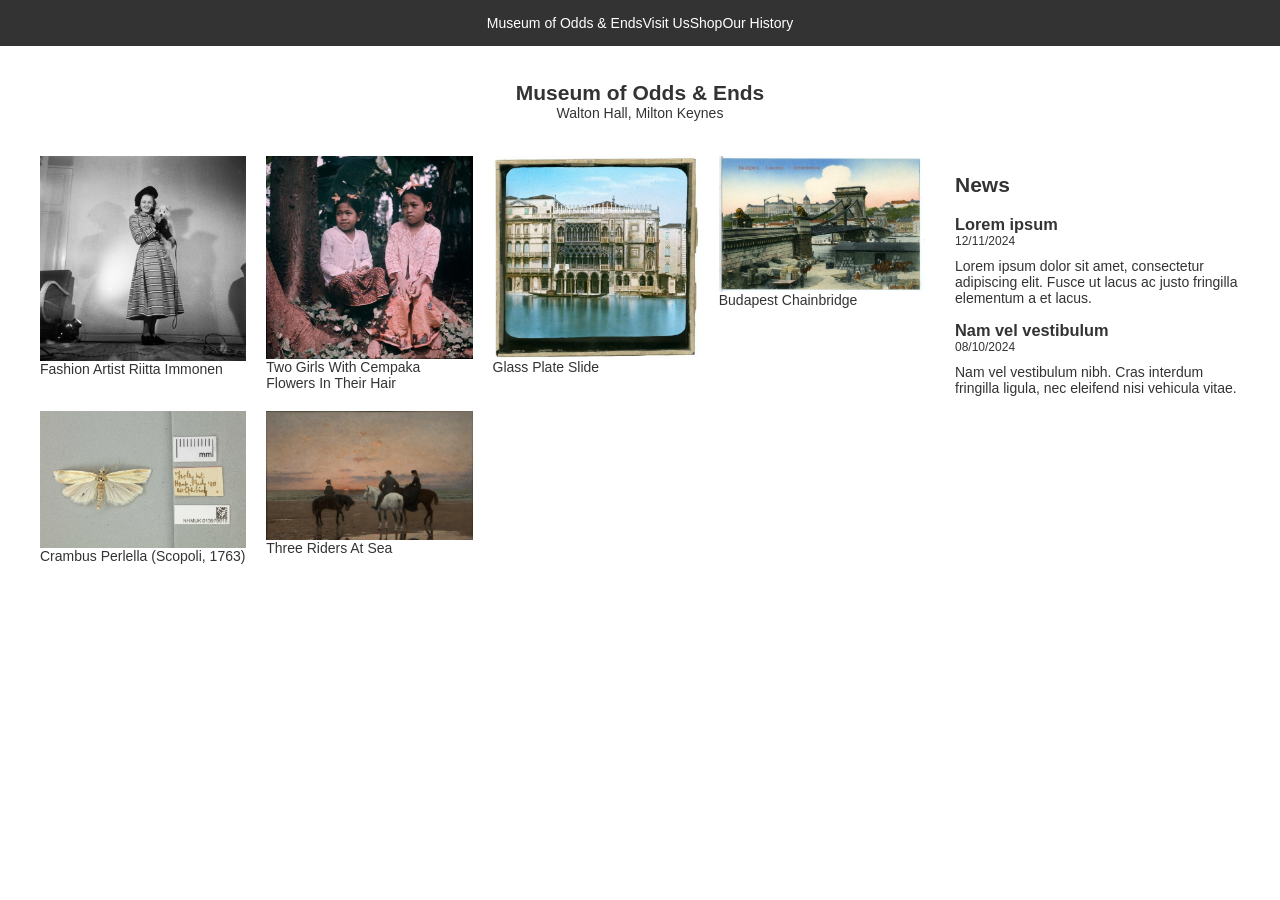
==== index.html @ 0a0fdf21 "Simplify navigation links in index.html" ====
<!DOCTYPE html>
<html lang="en">
<head>
  <meta charset="utf-8"/>
  <title>Walton Hall Museum of Odds & Ends</title>
  <meta name="description" content="Explore the Museum of Odds & Ends at Walton Hall, featuring unique artifacts, historical collections, and fascinating exhibits.">
  <meta name="viewport" content="width=device-width, initial-scale=1.0">
  
  <link rel="stylesheet" href="styles.css"/>
  <link rel="icon" href="favicon.ico">
  <meta name="author" content="Julia Schulz"/>
</head>

<body>

<!-- Skip link -->
<a href="#main-content" class="skip-link">Skip to main content</a>

<!-- Header & Navigation -->
<header>
  <nav class="navigation" aria-label="Main navigation">
    <a href="index.html" role="button">Museum of Odds & Ends</a>
    <a href="placeholder.html" role="button">Visit Us</a>
    <a href="placeholder.html" role="button">Shop</a>
    <a href="placeholder.html" role="button">Our History</a>
  </nav>
</header>

<!-- Page title -->
<section id="page-title">
  <h1>Museum of Odds & Ends</h1>
  <p>Walton Hall, Milton Keynes</p>
</section>

<!-- Main Content -->
<main id="main-content">
  <div class="main-layout">

    <!-- Gallery -->
    <section id="gallery">
      
      <article class="gallery-item">
        <img src="imgs/fashion-artist-riitta-immonen.jpeg"
             alt="Portrait of fashion artist Riitta Immonen"
             loading="lazy">
        <a href="https://www.europeana.eu/en/item/2021009/_49F3124C23DA8F15FB71B05E19A14B0A"
           target="_blank" rel="noopener noreferrer">
           Fashion Artist Riitta Immonen
        </a>
      </article>

      <article class="gallery-item">
        <img src="imgs/two-girls-with-cempaka-flowers-in-their-hair.jpeg"
             alt="Two girls wearing cempaka flowers in their hair"
             loading="lazy">
        <a href="https://www.europeana.eu/en/item/2048221/europeana_fashion_496757"
           target="_blank" rel="noopener noreferrer">
           Two Girls With Cempaka Flowers In Their Hair
        </a>
      </article>

      <article class="gallery-item">
        <img src="imgs/glass-plate-slide.jpeg"
             alt="Historic glass plate photographic slide"
             loading="lazy">
        <a href="https://www.europeana.eu/en/item/9200271/BibliographicResource_3000058904600"
           target="_blank" rel="noopener noreferrer">
           Glass Plate Slide
        </a>
      </article>

      <article class="gallery-item">
        <img src="imgs/budapest-chainbridge.jpeg"
             alt="The Chain Bridge in Budapest spanning the Danube River"
             loading="lazy">
        <a href="https://www.europeana.eu/en/item/440/item_UBMLSJFMKZCDOGRRMBW2UY5RDAL3V4IP"
           target="_blank" rel="noopener noreferrer">
           Budapest Chainbridge
        </a>
      </article>

      <article class="gallery-item">
        <img src="imgs/crambus-perlella.jpeg"
             alt="Specimen of Crambus perlella moth"
             loading="lazy">
        <a href="https://www.europeana.eu/en/item/854/NHMUKXBMNHXEXXNHMUK013979616"
           target="_blank" rel="noopener noreferrer">
           Crambus Perlella (Scopoli, 1763)
        </a>
      </article>

      <article class="gallery-item">
        <img src="imgs/three-riders-at-sea.jpeg"
             alt="Painting of three riders at sea"
             loading="lazy">
        <a href="https://www.europeana.eu/en/item/2064116/Museu_ProvidedCHO_Nationalmuseum__Sweden_18600"
           target="_blank" rel="noopener noreferrer">
           Three Riders At Sea
        </a>
      </article>

    </section>

    <!-- News sidebar -->
    <aside id="news-sidebar">
      <h2>News</h2>

      <article class="news-entry">
        <h3>Lorem ipsum</h3>
        <h4>12/11/2024</h4>
        <p>Lorem ipsum dolor sit amet, consectetur adipiscing elit. Fusce ut lacus ac justo fringilla elementum a et lacus.</p>
      </article>

      <article class="news-entry">
        <h3>Nam vel vestibulum</h3>
        <h4>08/10/2024</h4>
        <p>Nam vel vestibulum nibh. Cras interdum fringilla ligula, nec eleifend nisi vehicula vitae.</p>
      </article>

    </aside>

  </div>
</main>

</body>
</html>
---- styles.css ----
/* General */
body {
  font-size: 14px;
  color: #333;
  font-family: 'Inter', Arial, sans-serif;
  margin: 0;
  max-width: 1200px;
  margin-inline: auto;
  padding: 0 16px;
}

header {
  background-color: #333;
  padding: 15px 0;
  width: 100vw;
  margin-left: calc(50% - 50vw);
}

/* Navigation */
.navigation {
    display: flex;
    justify-content: center;
}

.navigation a {
  display: flex;
  color: #fff;
  text-decoration: none;
}

.navigation a:hover,
.navigation a:focus {
  background-color: #555;
}

/* Page Title */
#page-title {
  text-align: center;
  padding: 20px 0;
}

#page-title h1 {
  margin: 15px 0 0 0;
}

#page-title p {
  margin: 0 0 15px 0;
}

/* Main Layout */
.main-layout {
  display: flex;
  gap: 20px;
}

/* Gallery */
#gallery {
  flex: 3;
  display: grid;
  grid-template-columns: repeat(auto-fit, minmax(200px, 1fr));
  gap: 20px;
}

.gallery-item {
  height: auto;
}

.gallery-item a {
  color: #333;
  text-decoration: none;
}

.gallery-item a:hover,
.gallery-item a:focus {
  text-decoration: underline;
}

/* Images */
img {
  width: 100%;
  height: auto;
  display: block;
}

/* Sidebar */
#news-sidebar {
  flex: 1;
}

#news-sidebar h2 {
  margin-left: 10px;
}

#news-sidebar h3,
#news-sidebar h4 {
  margin: 0;
  padding: 0;
}

#news-sidebar h4 {
  font-weight: normal;
  font-size: 12px;
}

#news-sidebar p {
  margin-top: 10px;
}

.news-entry {
  margin: 0 0 15px 10px;
}

/* Mobile */
@media (max-width: 768px) {
  .main-layout {
    flex-direction: column;
  }

  #news-sidebar {
    order: -1;
  }
}

/* Accessibility: skip link for keyboard navigation */
.skip-link {
  position: absolute;
  top: -40px;
  left: 0;
  background: #000;
  color: #fff;
  padding: 8px;
  z-index: 100;
}

.skip-link:focus {
  top: 0;
}
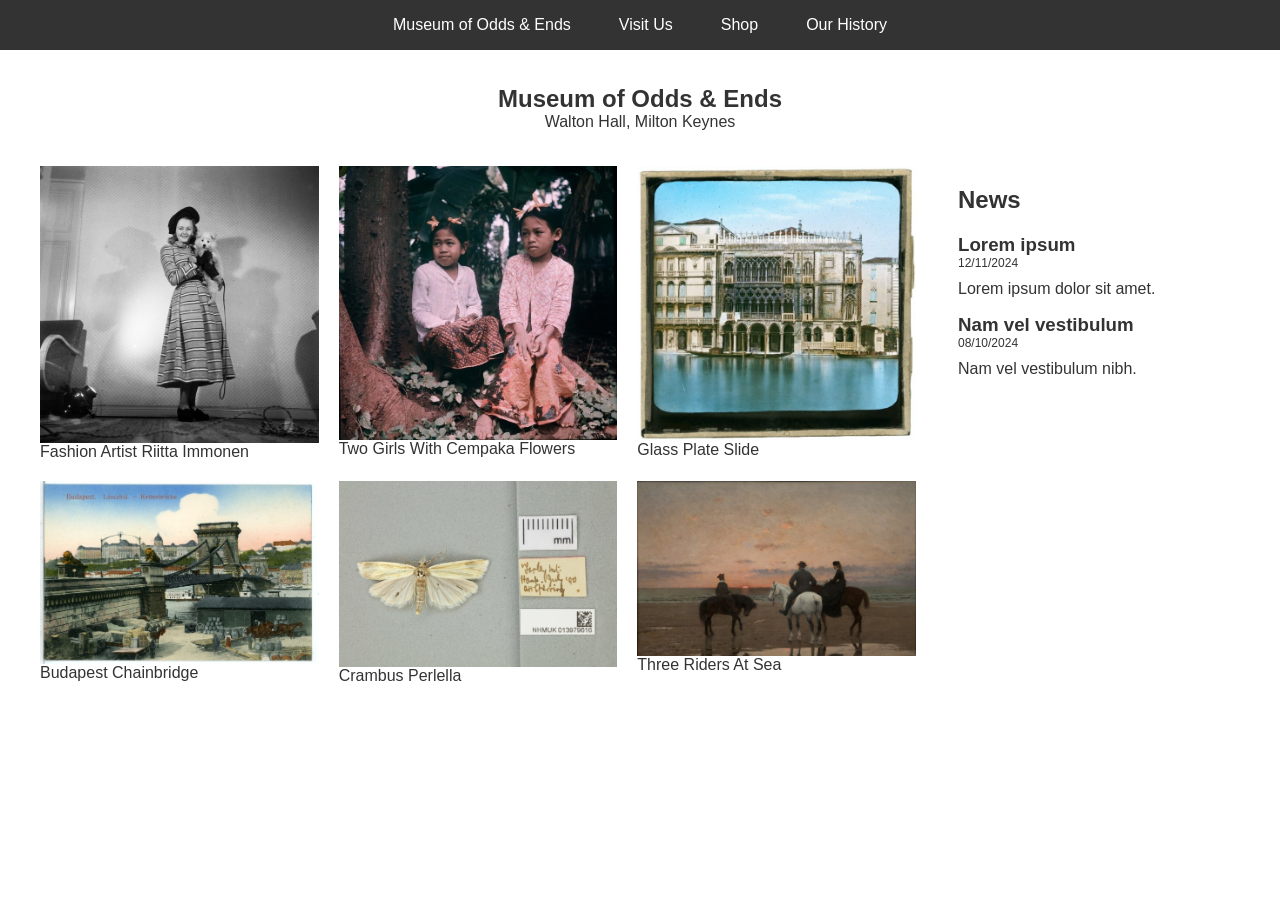
==== commit e1aeb3c1: "Refactor index.html for clarity and updates Shortened the meta description and updated the navigatio" ====
--- a/index.html
+++ b/index.html
@@ -3,118 +3,95 @@
 <head>
   <meta charset="utf-8"/>
   <title>Walton Hall Museum of Odds & Ends</title>
-  <meta name="description" content="Explore the Museum of Odds & Ends at Walton Hall, featuring unique artifacts, historical collections, and fascinating exhibits.">
+  <meta name="description" content="Explore the Museum of Odds & Ends at Walton Hall.">
   <meta name="viewport" content="width=device-width, initial-scale=1.0">
   
   <link rel="stylesheet" href="styles.css"/>
-  <link rel="icon" href="favicon.ico">
-  <meta name="author" content="Julia Schulz"/>
 </head>
 
 <body>
 
-<!-- Skip link -->
 <a href="#main-content" class="skip-link">Skip to main content</a>
 
-<!-- Header & Navigation -->
 <header>
-  <nav class="navigation" aria-label="Main navigation">
-    <a href="index.html" role="button">Museum of Odds & Ends</a>
-    <a href="placeholder.html" role="button">Visit Us</a>
-    <a href="placeholder.html" role="button">Shop</a>
-    <a href="placeholder.html" role="button">Our History</a>
+  <nav class="navigation">
+    <a href="index.html">Museum of Odds & Ends</a>
+    <a href="#">Visit Us</a>
+    <a href="#">Shop</a>
+    <a href="#">Our History</a>
   </nav>
 </header>
 
-<!-- Page title -->
 <section id="page-title">
   <h1>Museum of Odds & Ends</h1>
   <p>Walton Hall, Milton Keynes</p>
 </section>
 
-<!-- Main Content -->
 <main id="main-content">
   <div class="main-layout">
 
-    <!-- Gallery -->
+    <!-- GALLERY -->
     <section id="gallery">
-      
+
+      <!-- ITEM -->
       <article class="gallery-item">
-        <img src="imgs/fashion-artist-riitta-immonen.jpeg"
-             alt="Portrait of fashion artist Riitta Immonen"
-             loading="lazy">
-        <a href="https://www.europeana.eu/en/item/2021009/_49F3124C23DA8F15FB71B05E19A14B0A"
-           target="_blank" rel="noopener noreferrer">
-           Fashion Artist Riitta Immonen
+        <a href="https://www.europeana.eu/en/item/2021009/_49F3124C23DA8F15FB71B05E19A14B0A" target="_blank">
+          <img src="imgs/fashion-artist-riitta-immonen.jpeg" alt="Portrait of fashion artist Riitta Immonen">
+          <div class="overlay"><span>Fashion Artist Riitta Immonen</span></div>
         </a>
       </article>
 
       <article class="gallery-item">
-        <img src="imgs/two-girls-with-cempaka-flowers-in-their-hair.jpeg"
-             alt="Two girls wearing cempaka flowers in their hair"
-             loading="lazy">
-        <a href="https://www.europeana.eu/en/item/2048221/europeana_fashion_496757"
-           target="_blank" rel="noopener noreferrer">
-           Two Girls With Cempaka Flowers In Their Hair
+        <a href="https://www.europeana.eu/en/item/2048221/europeana_fashion_496757" target="_blank">
+          <img src="imgs/two-girls-with-cempaka-flowers-in-their-hair.jpeg" alt="Two girls with flowers">
+          <div class="overlay"><span>Two Girls With Cempaka Flowers</span></div>
         </a>
       </article>
 
       <article class="gallery-item">
-        <img src="imgs/glass-plate-slide.jpeg"
-             alt="Historic glass plate photographic slide"
-             loading="lazy">
-        <a href="https://www.europeana.eu/en/item/9200271/BibliographicResource_3000058904600"
-           target="_blank" rel="noopener noreferrer">
-           Glass Plate Slide
+        <a href="https://www.europeana.eu/en/item/9200271/BibliographicResource_3000058904600" target="_blank">
+          <img src="imgs/glass-plate-slide.jpeg" alt="Glass plate slide">
+          <div class="overlay"><span>Glass Plate Slide</span></div>
         </a>
       </article>
 
       <article class="gallery-item">
-        <img src="imgs/budapest-chainbridge.jpeg"
-             alt="The Chain Bridge in Budapest spanning the Danube River"
-             loading="lazy">
-        <a href="https://www.europeana.eu/en/item/440/item_UBMLSJFMKZCDOGRRMBW2UY5RDAL3V4IP"
-           target="_blank" rel="noopener noreferrer">
-           Budapest Chainbridge
+        <a href="https://www.europeana.eu/en/item/440/item_UBMLSJFMKZCDOGRRMBW2UY5RDAL3V4IP" target="_blank">
+          <img src="imgs/budapest-chainbridge.jpeg" alt="Budapest Chainbridge">
+          <div class="overlay"><span>Budapest Chainbridge</span></div>
         </a>
       </article>
 
       <article class="gallery-item">
-        <img src="imgs/crambus-perlella.jpeg"
-             alt="Specimen of Crambus perlella moth"
-             loading="lazy">
-        <a href="https://www.europeana.eu/en/item/854/NHMUKXBMNHXEXXNHMUK013979616"
-           target="_blank" rel="noopener noreferrer">
-           Crambus Perlella (Scopoli, 1763)
+        <a href="https://www.europeana.eu/en/item/854/NHMUKXBMNHXEXXNHMUK013979616" target="_blank">
+          <img src="imgs/crambus-perlella.jpeg" alt="Crambus perlella moth">
+          <div class="overlay"><span>Crambus Perlella</span></div>
         </a>
       </article>
 
       <article class="gallery-item">
-        <img src="imgs/three-riders-at-sea.jpeg"
-             alt="Painting of three riders at sea"
-             loading="lazy">
-        <a href="https://www.europeana.eu/en/item/2064116/Museu_ProvidedCHO_Nationalmuseum__Sweden_18600"
-           target="_blank" rel="noopener noreferrer">
-           Three Riders At Sea
+        <a href="https://www.europeana.eu/en/item/2064116/Museu_ProvidedCHO_Nationalmuseum__Sweden_18600" target="_blank">
+          <img src="imgs/three-riders-at-sea.jpeg" alt="Three riders at sea">
+          <div class="overlay"><span>Three Riders At Sea</span></div>
         </a>
       </article>
 
     </section>
 
-    <!-- News sidebar -->
+    <!-- SIDEBAR -->
     <aside id="news-sidebar">
       <h2>News</h2>
 
       <article class="news-entry">
         <h3>Lorem ipsum</h3>
         <h4>12/11/2024</h4>
-        <p>Lorem ipsum dolor sit amet, consectetur adipiscing elit. Fusce ut lacus ac justo fringilla elementum a et lacus.</p>
+        <p>Lorem ipsum dolor sit amet.</p>
       </article>
 
       <article class="news-entry">
         <h3>Nam vel vestibulum</h3>
         <h4>08/10/2024</h4>
-        <p>Nam vel vestibulum nibh. Cras interdum fringilla ligula, nec eleifend nisi vehicula vitae.</p>
+        <p>Nam vel vestibulum nibh.</p>
       </article>
 
     </aside>
--- a/styles.css
+++ b/styles.css
@@ -1,30 +1,29 @@
 /* General */
 body {
-  font-size: 14px;
+  font-size: 1rem;
   color: #333;
   font-family: 'Inter', Arial, sans-serif;
+  padding: 0;
   margin: 0;
-  max-width: 1200px;
-  margin-inline: auto;
-  padding: 0 16px;
 }
 
+/* Header */
 header {
   background-color: #333;
-  padding: 15px 0;
-  width: 100vw;
-  margin-left: calc(50% - 50vw);
+  padding: 0;
+  text-align: center;
+  position: relative;
 }
 
 /* Navigation */
 .navigation {
-    display: flex;
-    justify-content: center;
+  display: flex;
+  justify-content: center;
 }
 
 .navigation a {
-  display: flex;
   color: #fff;
+  padding: 1rem 1.5rem;
   text-decoration: none;
 }
 
@@ -36,7 +35,7 @@
 /* Page Title */
 #page-title {
   text-align: center;
-  padding: 20px 0;
+  padding: 1.25rem 0;
 }
 
 #page-title h1 {
@@ -47,20 +46,26 @@
   margin: 0 0 15px 0;
 }
 
-/* Main Layout */
+/* MAIN LAYOUT */
 .main-layout {
   display: flex;
-  gap: 20px;
+  gap: 2rem;
+  max-width: 1200px;
+  margin: 0 auto;
+  padding: 0 1.5rem;
+  align-items: flex-start;
 }
 
-/* Gallery */
+/* GALLERY */
 #gallery {
   flex: 3;
   display: grid;
-  grid-template-columns: repeat(auto-fit, minmax(200px, 1fr));
-  gap: 20px;
+  grid-template-columns: repeat(3, 1fr);
+  gap: 1.25rem;
+  min-width: 0;
 }
 
+/* Gallery items */
 .gallery-item {
   height: auto;
 }
@@ -82,9 +87,10 @@
   display: block;
 }
 
-/* Sidebar */
+/* SIDEBAR */
 #news-sidebar {
   flex: 1;
+  min-width: 250px;
 }
 
 #news-sidebar h2 {
@@ -110,18 +116,29 @@
   margin: 0 0 15px 10px;
 }
 
-/* Mobile */
+/* TABLET */
+@media (max-width: 1024px) {
+  #gallery {
+    grid-template-columns: repeat(2, 1fr);
+  }
+}
+
+/* MOBILE */
 @media (max-width: 768px) {
   .main-layout {
     flex-direction: column;
   }
 
+  #gallery {
+    grid-template-columns: 1fr;
+  }
+
   #news-sidebar {
-    order: -1;
+    order: 2;
   }
 }
 
-/* Accessibility: skip link for keyboard navigation */
+/* Accessibility: skip link */
 .skip-link {
   position: absolute;
   top: -40px;
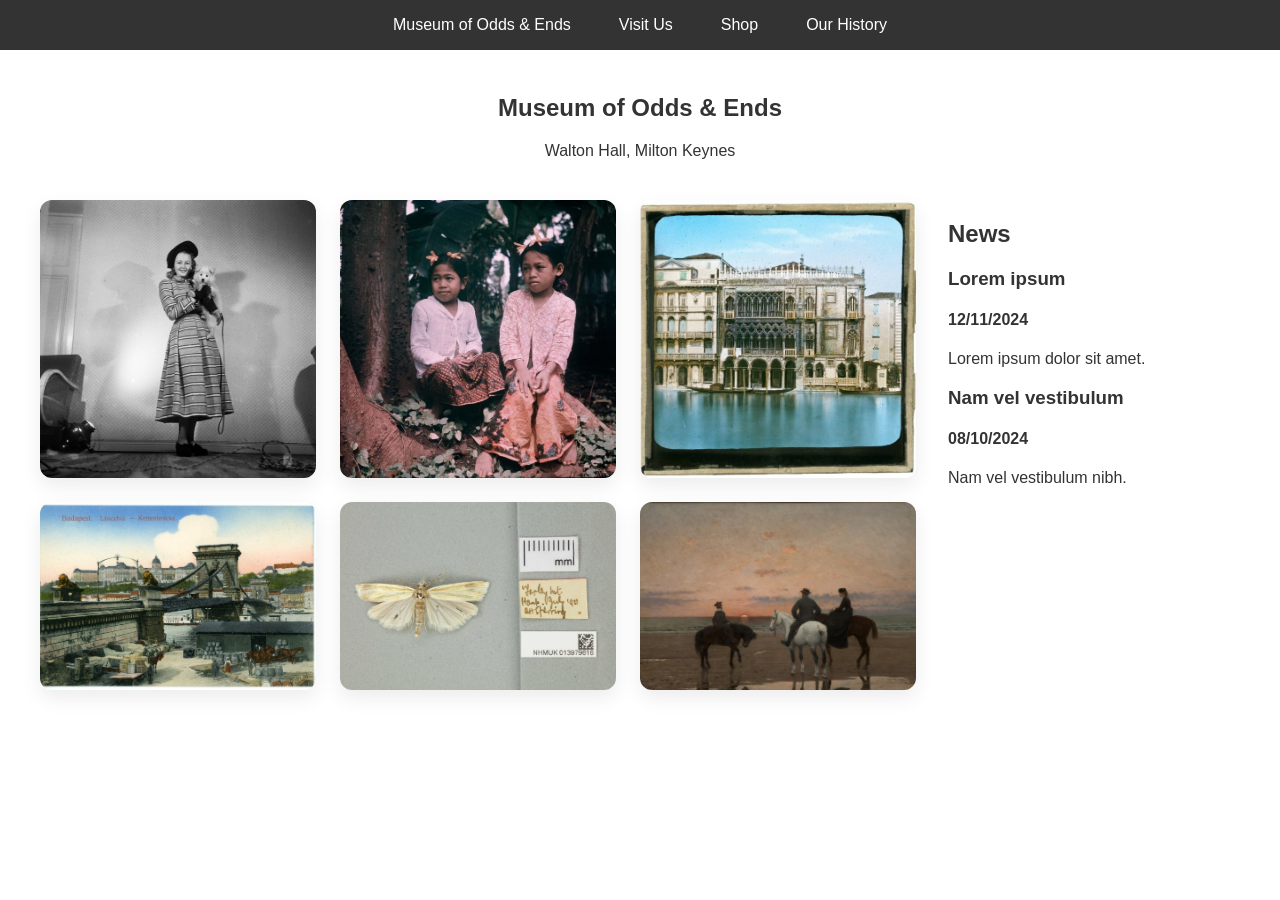
==== commit 47a4cae7: "Update navigation links to point to placeholder.html" ====
--- a/index.html
+++ b/index.html
@@ -16,9 +16,9 @@
 <header>
   <nav class="navigation">
     <a href="index.html">Museum of Odds & Ends</a>
-    <a href="#">Visit Us</a>
-    <a href="#">Shop</a>
-    <a href="#">Our History</a>
+    <a href="placeholder.html">Visit Us</a>
+    <a href="placeholder.html">Shop</a>
+    <a href="placeholder.html">Our History</a>
   </nav>
 </header>
 
--- a/styles.css
+++ b/styles.css
@@ -1,129 +1,117 @@
-/* General */
+/* ===== GENERAL ===== */
 body {
-  font-size: 1rem;
+  font-family: 'Inter', Arial, sans-serif;
+  margin: 0;
   color: #333;
-  font-family: 'Inter', Arial, sans-serif;
-  padding: 0;
-  margin: 0;
 }
 
-/* Header */
+/* HEADER */
 header {
-  background-color: #333;
-  padding: 0;
-  text-align: center;
-  position: relative;
+  background: #333;
 }
 
-/* Navigation */
 .navigation {
   display: flex;
   justify-content: center;
 }
 
 .navigation a {
-  color: #fff;
+  color: white;
   padding: 1rem 1.5rem;
   text-decoration: none;
+  transition: background 0.3s;
 }
 
-.navigation a:hover,
-.navigation a:focus {
-  background-color: #555;
+.navigation a:hover {
+  background: #555;
 }
 
-/* Page Title */
+/* TITLE */
 #page-title {
   text-align: center;
-  padding: 1.25rem 0;
+  padding: 1.5rem 0;
 }
 
-#page-title h1 {
-  margin: 15px 0 0 0;
-}
-
-#page-title p {
-  margin: 0 0 15px 0;
-}
-
-/* MAIN LAYOUT */
+/* LAYOUT */
 .main-layout {
   display: flex;
   gap: 2rem;
   max-width: 1200px;
-  margin: 0 auto;
+  margin: auto;
   padding: 0 1.5rem;
-  align-items: flex-start;
 }
 
-/* GALLERY */
+/* ===== GALLERY ===== */
 #gallery {
   flex: 3;
   display: grid;
   grid-template-columns: repeat(3, 1fr);
-  gap: 1.25rem;
-  min-width: 0;
+  gap: 1.5rem;
 }
 
-/* Gallery items */
+/* CARD */
 .gallery-item {
-  height: auto;
+  position: relative;
+  overflow: hidden;
+  border-radius: 12px;
+  box-shadow: 0 8px 20px rgba(0,0,0,0.08);
+  transition: transform 0.3s ease, box-shadow 0.3s ease;
 }
 
-.gallery-item a {
-  color: #333;
-  text-decoration: none;
+/* LIFT EFFECT */
+.gallery-item:hover {
+  transform: translateY(-6px);
+  box-shadow: 0 14px 30px rgba(0,0,0,0.15);
 }
 
-.gallery-item a:hover,
-.gallery-item a:focus {
-  text-decoration: underline;
+/* IMAGE */
+.gallery-item img {
+  width: 100%;
+  height: 100%;
+  object-fit: cover;
+  transition: transform 0.4s ease, filter 0.4s ease;
 }
 
-/* Images */
-img {
+/* OVERLAY */
+.overlay {
+  position: absolute;
+  bottom: 0;
   width: 100%;
-  height: auto;
-  display: block;
+  padding: 1rem;
+  color: white;
+  background: linear-gradient(to top, rgba(0,0,0,0.7), transparent);
+  opacity: 0;
+  transform: translateY(20px);
+  transition: 0.3s ease;
 }
 
-/* SIDEBAR */
+/* HOVER EFFECT */
+.gallery-item:hover img {
+  transform: scale(1.08);
+  filter: brightness(0.8);
+}
+
+.gallery-item:hover .overlay {
+  opacity: 1;
+  transform: translateY(0);
+}
+
+/* ===== SIDEBAR ===== */
 #news-sidebar {
   flex: 1;
-  min-width: 250px;
-}
-
-#news-sidebar h2 {
-  margin-left: 10px;
-}
-
-#news-sidebar h3,
-#news-sidebar h4 {
-  margin: 0;
-  padding: 0;
-}
-
-#news-sidebar h4 {
-  font-weight: normal;
-  font-size: 12px;
-}
-
-#news-sidebar p {
-  margin-top: 10px;
 }
 
 .news-entry {
-  margin: 0 0 15px 10px;
+  margin-bottom: 1rem;
 }
 
-/* TABLET */
+/* ===== RESPONSIVE ===== */
 @media (max-width: 1024px) {
   #gallery {
     grid-template-columns: repeat(2, 1fr);
   }
 }
 
-/* MOBILE */
 @media (max-width: 768px) {
   .main-layout {
     flex-direction: column;
@@ -132,21 +120,15 @@
   #gallery {
     grid-template-columns: 1fr;
   }
-
-  #news-sidebar {
-    order: 2;
-  }
 }
 
-/* Accessibility: skip link */
+/* ===== SKIP LINK ===== */
 .skip-link {
   position: absolute;
   top: -40px;
-  left: 0;
-  background: #000;
-  color: #fff;
+  background: black;
+  color: white;
   padding: 8px;
-  z-index: 100;
 }
 
 .skip-link:focus {
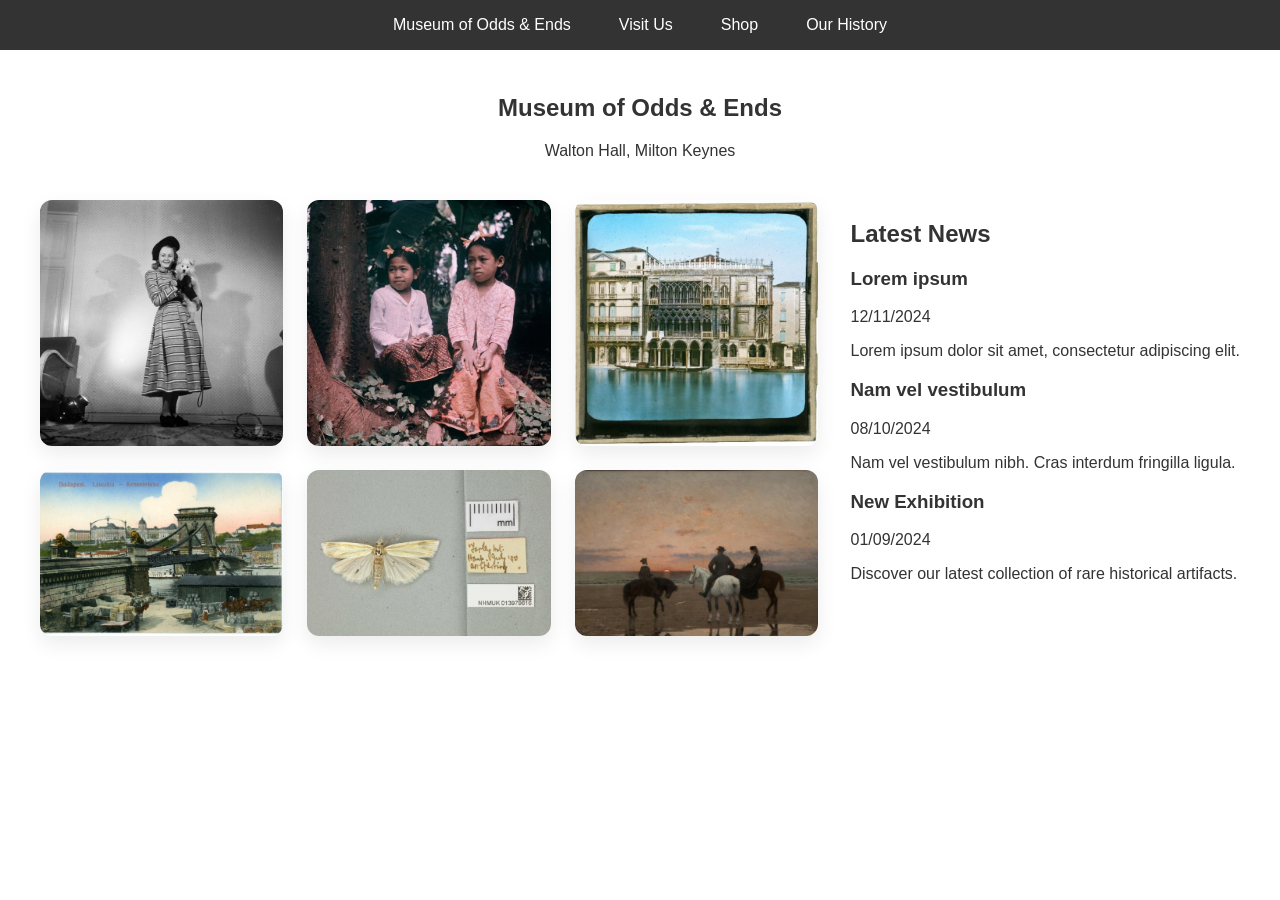
==== commit 90712d9b: "Refactor index.html with new structure and content Updated the HTML structure and content, including" ====
--- a/index.html
+++ b/index.html
@@ -3,9 +3,7 @@
 <head>
   <meta charset="utf-8"/>
   <title>Walton Hall Museum of Odds & Ends</title>
-  <meta name="description" content="Explore the Museum of Odds & Ends at Walton Hall.">
   <meta name="viewport" content="width=device-width, initial-scale=1.0">
-  
   <link rel="stylesheet" href="styles.css"/>
 </head>
 
@@ -15,10 +13,10 @@
 
 <header>
   <nav class="navigation">
-    <a href="index.html">Museum of Odds & Ends</a>
-    <a href="placeholder.html">Visit Us</a>
-    <a href="placeholder.html">Shop</a>
-    <a href="placeholder.html">Our History</a>
+    <a href="#">Museum of Odds & Ends</a>
+    <a href="#">Visit Us</a>
+    <a href="#">Shop</a>
+    <a href="#">Our History</a>
   </nav>
 </header>
 
@@ -30,47 +28,46 @@
 <main id="main-content">
   <div class="main-layout">
 
-    <!-- GALLERY -->
+    <!-- ===== GALLERY ===== -->
     <section id="gallery">
 
-      <!-- ITEM -->
       <article class="gallery-item">
-        <a href="https://www.europeana.eu/en/item/2021009/_49F3124C23DA8F15FB71B05E19A14B0A" target="_blank">
-          <img src="imgs/fashion-artist-riitta-immonen.jpeg" alt="Portrait of fashion artist Riitta Immonen">
+        <a href="#">
+          <img src="imgs/fashion-artist-riitta-immonen.jpeg" alt="Portrait of Riitta Immonen">
           <div class="overlay"><span>Fashion Artist Riitta Immonen</span></div>
         </a>
       </article>
 
       <article class="gallery-item">
-        <a href="https://www.europeana.eu/en/item/2048221/europeana_fashion_496757" target="_blank">
+        <a href="#">
           <img src="imgs/two-girls-with-cempaka-flowers-in-their-hair.jpeg" alt="Two girls with flowers">
           <div class="overlay"><span>Two Girls With Cempaka Flowers</span></div>
         </a>
       </article>
 
       <article class="gallery-item">
-        <a href="https://www.europeana.eu/en/item/9200271/BibliographicResource_3000058904600" target="_blank">
+        <a href="#">
           <img src="imgs/glass-plate-slide.jpeg" alt="Glass plate slide">
           <div class="overlay"><span>Glass Plate Slide</span></div>
         </a>
       </article>
 
       <article class="gallery-item">
-        <a href="https://www.europeana.eu/en/item/440/item_UBMLSJFMKZCDOGRRMBW2UY5RDAL3V4IP" target="_blank">
+        <a href="#">
           <img src="imgs/budapest-chainbridge.jpeg" alt="Budapest Chainbridge">
           <div class="overlay"><span>Budapest Chainbridge</span></div>
         </a>
       </article>
 
       <article class="gallery-item">
-        <a href="https://www.europeana.eu/en/item/854/NHMUKXBMNHXEXXNHMUK013979616" target="_blank">
+        <a href="#">
           <img src="imgs/crambus-perlella.jpeg" alt="Crambus perlella moth">
           <div class="overlay"><span>Crambus Perlella</span></div>
         </a>
       </article>
 
       <article class="gallery-item">
-        <a href="https://www.europeana.eu/en/item/2064116/Museu_ProvidedCHO_Nationalmuseum__Sweden_18600" target="_blank">
+        <a href="#">
           <img src="imgs/three-riders-at-sea.jpeg" alt="Three riders at sea">
           <div class="overlay"><span>Three Riders At Sea</span></div>
         </a>
@@ -78,23 +75,32 @@
 
     </section>
 
-    <!-- SIDEBAR -->
-    <aside id="news-sidebar">
-      <h2>News</h2>
+    <!-- ===== NEWS SECTION ===== -->
+    <section id="news-section">
+      <h2>Latest News</h2>
 
-      <article class="news-entry">
-        <h3>Lorem ipsum</h3>
-        <h4>12/11/2024</h4>
-        <p>Lorem ipsum dolor sit amet.</p>
-      </article>
+      <div class="news-grid">
 
-      <article class="news-entry">
-        <h3>Nam vel vestibulum</h3>
-        <h4>08/10/2024</h4>
-        <p>Nam vel vestibulum nibh.</p>
-      </article>
+        <article class="news-card">
+          <h3>Lorem ipsum</h3>
+          <span class="date">12/11/2024</span>
+          <p>Lorem ipsum dolor sit amet, consectetur adipiscing elit.</p>
+        </article>
 
-    </aside>
+        <article class="news-card">
+          <h3>Nam vel vestibulum</h3>
+          <span class="date">08/10/2024</span>
+          <p>Nam vel vestibulum nibh. Cras interdum fringilla ligula.</p>
+        </article>
+
+        <article class="news-card">
+          <h3>New Exhibition</h3>
+          <span class="date">01/09/2024</span>
+          <p>Discover our latest collection of rare historical artifacts.</p>
+        </article>
+
+      </div>
+    </section>
 
   </div>
 </main>
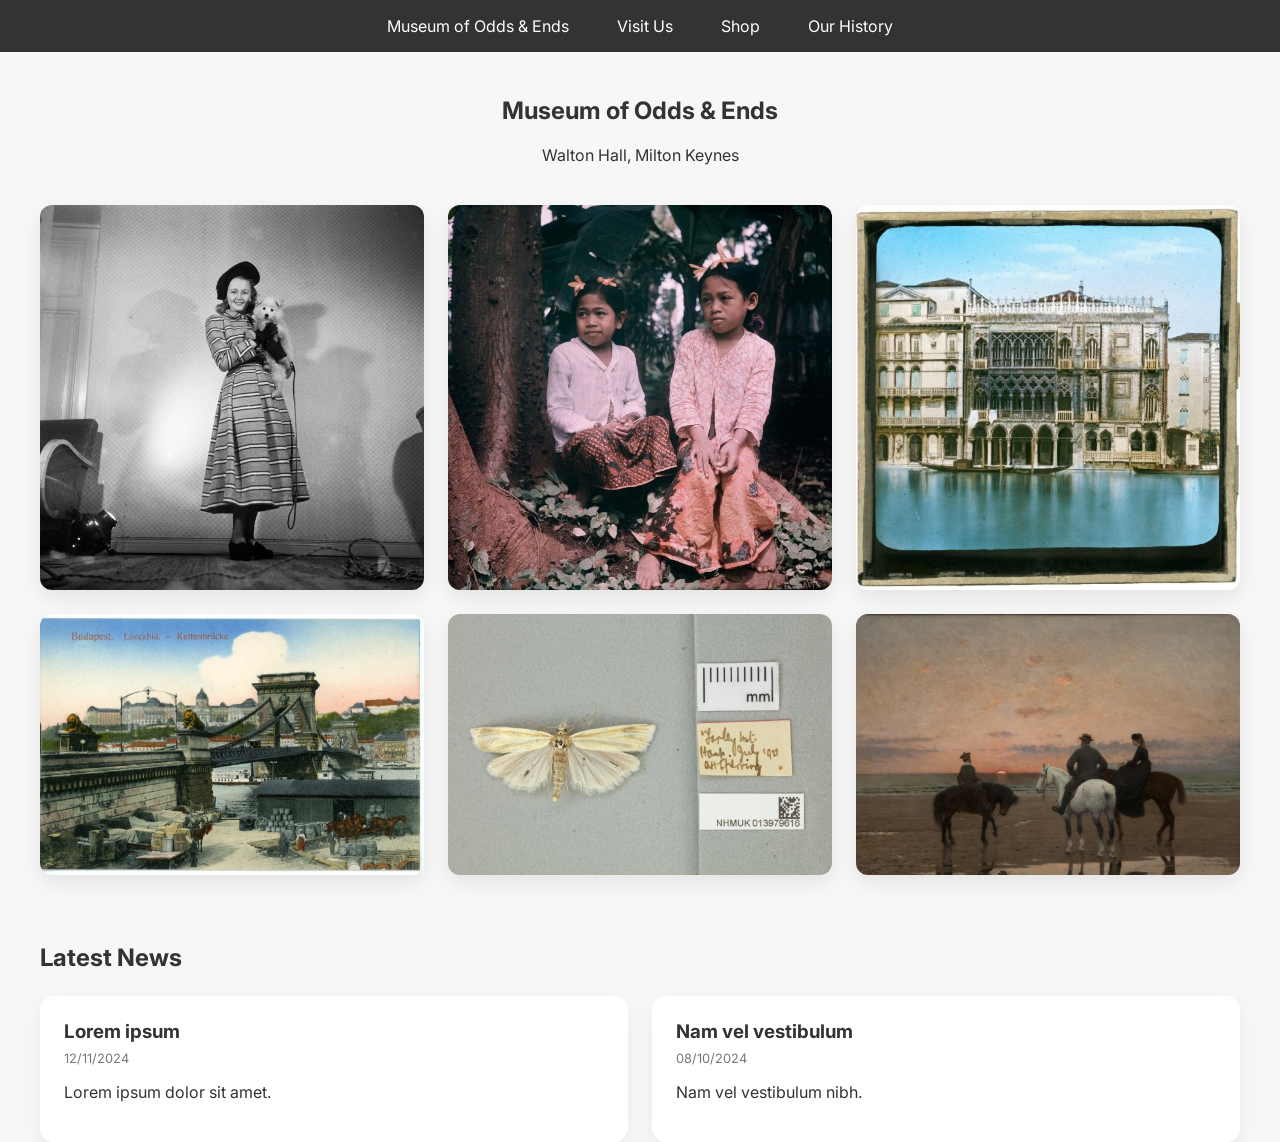
==== commit 6fe3b8fd: "Improve accessibility and clean up comments in index.html Updated image alt attributes for accessibi" ====
--- a/index.html
+++ b/index.html
@@ -4,6 +4,8 @@
   <meta charset="utf-8"/>
   <title>Walton Hall Museum of Odds & Ends</title>
   <meta name="viewport" content="width=device-width, initial-scale=1.0">
+
+  <link href="https://fonts.googleapis.com/css2?family=Inter:wght@400;500;600&display=swap" rel="stylesheet">
   <link rel="stylesheet" href="styles.css"/>
 </head>
 
@@ -13,10 +15,10 @@
 
 <header>
   <nav class="navigation">
-    <a href="#">Museum of Odds & Ends</a>
-    <a href="#">Visit Us</a>
-    <a href="#">Shop</a>
-    <a href="#">Our History</a>
+    <a href="index.html" class="logo">Museum of Odds & Ends</a>
+    <a href="placeholder.html" class="nav-link active">Visit Us</a>
+    <a href="placeholder.html" class="nav-link">Shop</a>
+    <a href="placeholder.html" class="nav-link">Our History</a>
   </nav>
 </header>
 
@@ -28,77 +30,69 @@
 <main id="main-content">
   <div class="main-layout">
 
-    <!-- ===== GALLERY ===== -->
+    <!-- GALLERY -->
     <section id="gallery">
 
       <article class="gallery-item">
         <a href="#">
-          <img src="imgs/fashion-artist-riitta-immonen.jpeg" alt="Portrait of Riitta Immonen">
+          <img src="imgs/fashion-artist-riitta-immonen.jpeg" alt="">
           <div class="overlay"><span>Fashion Artist Riitta Immonen</span></div>
         </a>
       </article>
 
       <article class="gallery-item">
         <a href="#">
-          <img src="imgs/two-girls-with-cempaka-flowers-in-their-hair.jpeg" alt="Two girls with flowers">
-          <div class="overlay"><span>Two Girls With Cempaka Flowers</span></div>
+          <img src="imgs/two-girls-with-cempaka-flowers-in-their-hair.jpeg" alt="">
+          <div class="overlay"><span>Two Girls With Flowers</span></div>
         </a>
       </article>
 
       <article class="gallery-item">
         <a href="#">
-          <img src="imgs/glass-plate-slide.jpeg" alt="Glass plate slide">
+          <img src="imgs/glass-plate-slide.jpeg" alt="">
           <div class="overlay"><span>Glass Plate Slide</span></div>
         </a>
       </article>
 
       <article class="gallery-item">
         <a href="#">
-          <img src="imgs/budapest-chainbridge.jpeg" alt="Budapest Chainbridge">
+          <img src="imgs/budapest-chainbridge.jpeg" alt="">
           <div class="overlay"><span>Budapest Chainbridge</span></div>
         </a>
       </article>
 
       <article class="gallery-item">
         <a href="#">
-          <img src="imgs/crambus-perlella.jpeg" alt="Crambus perlella moth">
+          <img src="imgs/crambus-perlella.jpeg" alt="">
           <div class="overlay"><span>Crambus Perlella</span></div>
         </a>
       </article>
 
       <article class="gallery-item">
         <a href="#">
-          <img src="imgs/three-riders-at-sea.jpeg" alt="Three riders at sea">
+          <img src="imgs/three-riders-at-sea.jpeg" alt="">
           <div class="overlay"><span>Three Riders At Sea</span></div>
         </a>
       </article>
 
     </section>
 
-    <!-- ===== NEWS SECTION ===== -->
+    <!-- NEWS -->
     <section id="news-section">
       <h2>Latest News</h2>
 
       <div class="news-grid">
-
         <article class="news-card">
           <h3>Lorem ipsum</h3>
           <span class="date">12/11/2024</span>
-          <p>Lorem ipsum dolor sit amet, consectetur adipiscing elit.</p>
+          <p>Lorem ipsum dolor sit amet.</p>
         </article>
 
         <article class="news-card">
           <h3>Nam vel vestibulum</h3>
           <span class="date">08/10/2024</span>
-          <p>Nam vel vestibulum nibh. Cras interdum fringilla ligula.</p>
+          <p>Nam vel vestibulum nibh.</p>
         </article>
-
-        <article class="news-card">
-          <h3>New Exhibition</h3>
-          <span class="date">01/09/2024</span>
-          <p>Discover our latest collection of rare historical artifacts.</p>
-        </article>
-
       </div>
     </section>
 
--- a/styles.css
+++ b/styles.css
@@ -3,6 +3,7 @@
   font-family: 'Inter', Arial, sans-serif;
   margin: 0;
   color: #333;
+  background: #f7f7f7;
 }
 
 /* HEADER */
@@ -35,7 +36,8 @@
 /* LAYOUT */
 .main-layout {
   display: flex;
-  gap: 2rem;
+  flex-direction: column;
+  gap: 3rem;
   max-width: 1200px;
   margin: auto;
   padding: 0 1.5rem;
@@ -43,7 +45,6 @@
 
 /* ===== GALLERY ===== */
 #gallery {
-  flex: 3;
   display: grid;
   grid-template-columns: repeat(3, 1fr);
   gap: 1.5rem;
@@ -58,7 +59,6 @@
   transition: transform 0.3s ease, box-shadow 0.3s ease;
 }
 
-/* LIFT EFFECT */
 .gallery-item:hover {
   transform: translateY(-6px);
   box-shadow: 0 14px 30px rgba(0,0,0,0.15);
@@ -85,7 +85,6 @@
   transition: 0.3s ease;
 }
 
-/* HOVER EFFECT */
 .gallery-item:hover img {
   transform: scale(1.08);
   filter: brightness(0.8);
@@ -96,13 +95,62 @@
   transform: translateY(0);
 }
 
-/* ===== SIDEBAR ===== */
-#news-sidebar {
-  flex: 1;
+/* ===== NEWS ===== */
+#news-section h2 {
+  margin-bottom: 1.5rem;
 }
 
-.news-entry {
-  margin-bottom: 1rem;
+/* GRID */
+.news-grid {
+  display: grid;
+  grid-template-columns: repeat(auto-fit, minmax(250px, 1fr));
+  gap: 1.5rem;
+}
+
+/* CARD */
+.news-card {
+  background: white;
+  padding: 1.5rem;
+  border-radius: 14px;
+  box-shadow: 0 8px 20px rgba(0,0,0,0.06);
+  transition: transform 0.25s ease, box-shadow 0.25s ease;
+  position: relative;
+  overflow: hidden;
+}
+
+.news-card:hover {
+  transform: translateY(-6px);
+  box-shadow: 0 16px 35px rgba(0,0,0,0.12);
+}
+
+/* TITLE */
+.news-card h3 {
+  margin: 0 0 0.5rem;
+}
+
+/* DATE */
+.news-card .date {
+  font-size: 0.8rem;
+  color: #777;
+  display: block;
+  margin-bottom: 0.8rem;
+}
+
+/* TOP ACCENT */
+.news-card::before {
+  content: '';
+  position: absolute;
+  top: 0;
+  left: 0;
+  height: 4px;
+  width: 100%;
+  background: linear-gradient(90deg, #333, #777);
+  opacity: 0;
+  transition: opacity 0.3s;
+}
+
+.news-card:hover::before {
+  opacity: 1;
 }
 
 /* ===== RESPONSIVE ===== */
@@ -113,16 +161,12 @@
 }
 
 @media (max-width: 768px) {
-  .main-layout {
-    flex-direction: column;
-  }
-
   #gallery {
     grid-template-columns: 1fr;
   }
 }
 
-/* ===== SKIP LINK ===== */
+/* SKIP LINK */
 .skip-link {
   position: absolute;
   top: -40px;
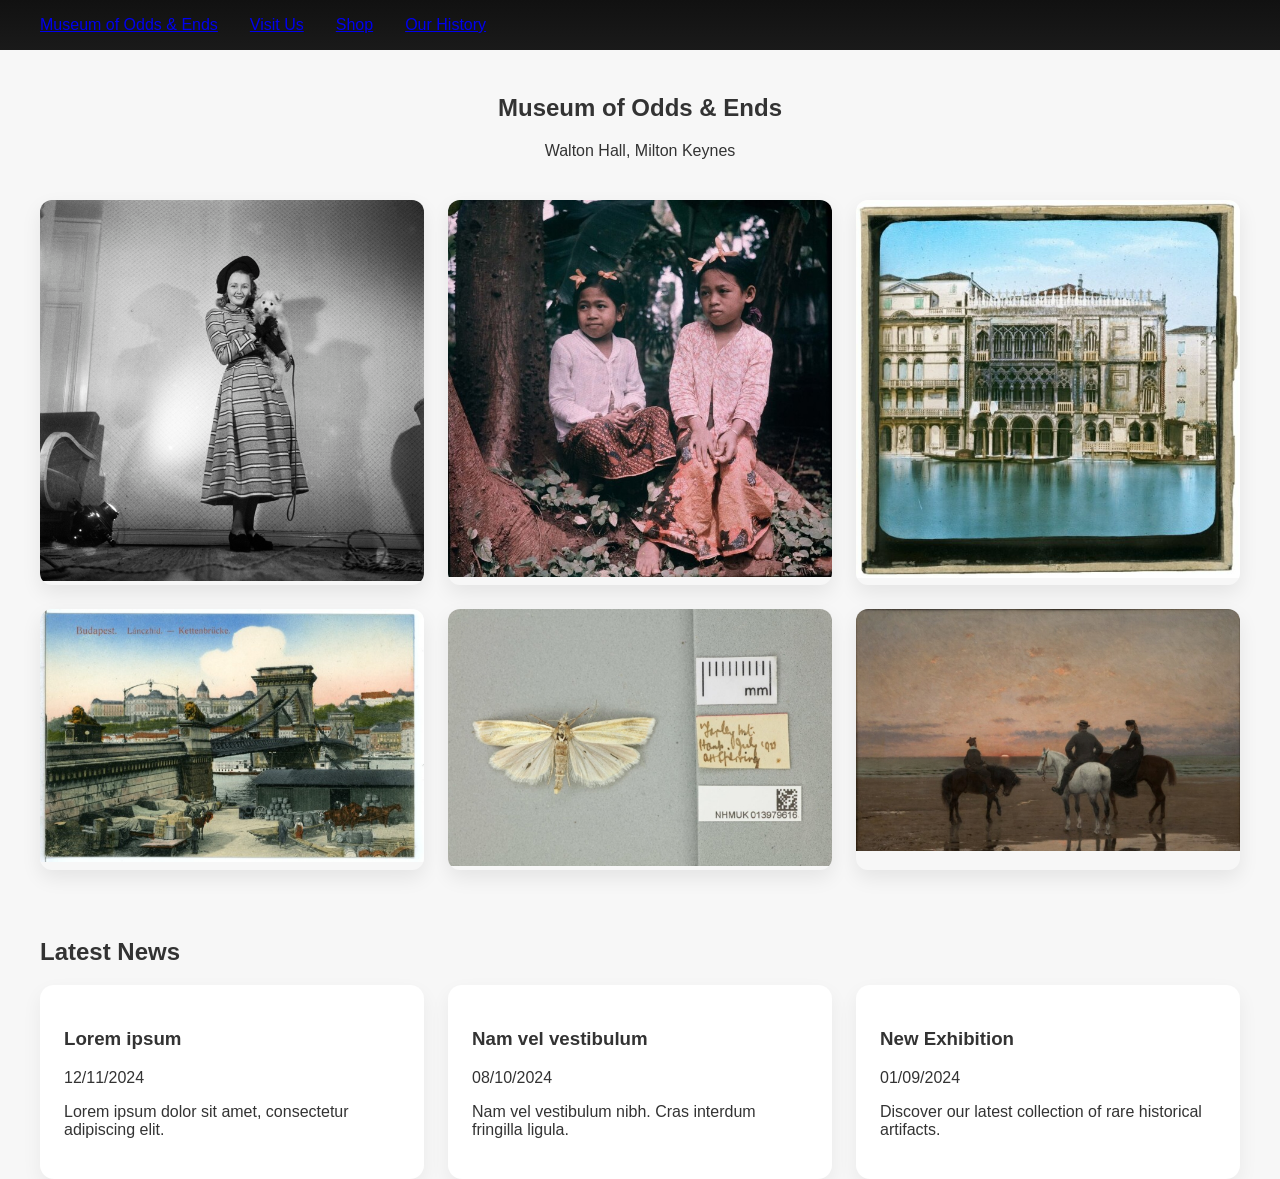
==== commit 0c0c35aa: "Improve accessibility and add news article Updated image alt texts for better accessibility and adde" ====
--- a/index.html
+++ b/index.html
@@ -4,8 +4,6 @@
   <meta charset="utf-8"/>
   <title>Walton Hall Museum of Odds & Ends</title>
   <meta name="viewport" content="width=device-width, initial-scale=1.0">
-
-  <link href="https://fonts.googleapis.com/css2?family=Inter:wght@400;500;600&display=swap" rel="stylesheet">
   <link rel="stylesheet" href="styles.css"/>
 </head>
 
@@ -15,10 +13,10 @@
 
 <header>
   <nav class="navigation">
-    <a href="index.html" class="logo">Museum of Odds & Ends</a>
-    <a href="placeholder.html" class="nav-link active">Visit Us</a>
-    <a href="placeholder.html" class="nav-link">Shop</a>
-    <a href="placeholder.html" class="nav-link">Our History</a>
+    <a href="#">Museum of Odds & Ends</a>
+    <a href="#">Visit Us</a>
+    <a href="#">Shop</a>
+    <a href="#">Our History</a>
   </nav>
 </header>
 
@@ -30,69 +28,77 @@
 <main id="main-content">
   <div class="main-layout">
 
-    <!-- GALLERY -->
+    <!-- ===== GALLERY ===== -->
     <section id="gallery">
 
       <article class="gallery-item">
         <a href="#">
-          <img src="imgs/fashion-artist-riitta-immonen.jpeg" alt="">
+          <img src="imgs/fashion-artist-riitta-immonen.jpeg" alt="Portrait of Riitta Immonen">
           <div class="overlay"><span>Fashion Artist Riitta Immonen</span></div>
         </a>
       </article>
 
       <article class="gallery-item">
         <a href="#">
-          <img src="imgs/two-girls-with-cempaka-flowers-in-their-hair.jpeg" alt="">
-          <div class="overlay"><span>Two Girls With Flowers</span></div>
+          <img src="imgs/two-girls-with-cempaka-flowers-in-their-hair.jpeg" alt="Two girls with flowers">
+          <div class="overlay"><span>Two Girls With Cempaka Flowers</span></div>
         </a>
       </article>
 
       <article class="gallery-item">
         <a href="#">
-          <img src="imgs/glass-plate-slide.jpeg" alt="">
+          <img src="imgs/glass-plate-slide.jpeg" alt="Glass plate slide">
           <div class="overlay"><span>Glass Plate Slide</span></div>
         </a>
       </article>
 
       <article class="gallery-item">
         <a href="#">
-          <img src="imgs/budapest-chainbridge.jpeg" alt="">
+          <img src="imgs/budapest-chainbridge.jpeg" alt="Budapest Chainbridge">
           <div class="overlay"><span>Budapest Chainbridge</span></div>
         </a>
       </article>
 
       <article class="gallery-item">
         <a href="#">
-          <img src="imgs/crambus-perlella.jpeg" alt="">
+          <img src="imgs/crambus-perlella.jpeg" alt="Crambus perlella moth">
           <div class="overlay"><span>Crambus Perlella</span></div>
         </a>
       </article>
 
       <article class="gallery-item">
         <a href="#">
-          <img src="imgs/three-riders-at-sea.jpeg" alt="">
+          <img src="imgs/three-riders-at-sea.jpeg" alt="Three riders at sea">
           <div class="overlay"><span>Three Riders At Sea</span></div>
         </a>
       </article>
 
     </section>
 
-    <!-- NEWS -->
+    <!-- ===== NEWS SECTION ===== -->
     <section id="news-section">
       <h2>Latest News</h2>
 
       <div class="news-grid">
+
         <article class="news-card">
           <h3>Lorem ipsum</h3>
           <span class="date">12/11/2024</span>
-          <p>Lorem ipsum dolor sit amet.</p>
+          <p>Lorem ipsum dolor sit amet, consectetur adipiscing elit.</p>
         </article>
 
         <article class="news-card">
           <h3>Nam vel vestibulum</h3>
           <span class="date">08/10/2024</span>
-          <p>Nam vel vestibulum nibh.</p>
+          <p>Nam vel vestibulum nibh. Cras interdum fringilla ligula.</p>
         </article>
+
+        <article class="news-card">
+          <h3>New Exhibition</h3>
+          <span class="date">01/09/2024</span>
+          <p>Discover our latest collection of rare historical artifacts.</p>
+        </article>
+
       </div>
     </section>
 
--- a/styles.css
+++ b/styles.css
@@ -6,34 +6,63 @@
   background: #f7f7f7;
 }
 
-/* HEADER */
+/* ===== HEADER ===== */
 header {
-  background: #333;
+  background: linear-gradient(180deg, #111, #1a1a1a);
+  position: sticky;
+  top: 0;
 }
 
 .navigation {
   display: flex;
-  justify-content: center;
+  align-items: center;
+  gap: 2rem;
+  padding: 1rem 2rem;
+  max-width: 1200px;
+  margin: auto;
 }
 
-.navigation a {
-  color: white;
-  padding: 1rem 1.5rem;
+.logo {
+  margin-right: auto;
+  color: #fff;
+  font-weight: 600;
   text-decoration: none;
-  transition: background 0.3s;
 }
 
-.navigation a:hover {
-  background: #555;
+.nav-link {
+  color: #bbb;
+  text-decoration: none;
+  position: relative;
+  transition: 0.3s;
 }
 
-/* TITLE */
+.nav-link:hover {
+  color: #fff;
+}
+
+.nav-link::after {
+  content: '';
+  position: absolute;
+  bottom: -4px;
+  left: 0;
+  height: 2px;
+  width: 0;
+  background: #4ade80;
+  transition: 0.3s;
+}
+
+.nav-link:hover::after,
+.nav-link.active::after {
+  width: 100%;
+}
+
+/* ===== TITLE ===== */
 #page-title {
   text-align: center;
-  padding: 1.5rem 0;
+  padding: 1.5rem;
 }
 
-/* LAYOUT */
+/* ===== LAYOUT ===== */
 .main-layout {
   display: flex;
   flex-direction: column;
@@ -50,44 +79,41 @@
   gap: 1.5rem;
 }
 
-/* CARD */
 .gallery-item {
-  position: relative;
   overflow: hidden;
   border-radius: 12px;
   box-shadow: 0 8px 20px rgba(0,0,0,0.08);
-  transition: transform 0.3s ease, box-shadow 0.3s ease;
+  transition: 0.3s;
 }
 
 .gallery-item:hover {
   transform: translateY(-6px);
-  box-shadow: 0 14px 30px rgba(0,0,0,0.15);
 }
 
-/* IMAGE */
 .gallery-item img {
   width: 100%;
-  height: 100%;
-  object-fit: cover;
-  transition: transform 0.4s ease, filter 0.4s ease;
+  transition: 0.4s;
 }
 
-/* OVERLAY */
+.gallery-item:hover img {
+  transform: scale(1.08);
+  filter: brightness(0.8);
+}
+
+/* overlay */
 .overlay {
   position: absolute;
   bottom: 0;
   width: 100%;
   padding: 1rem;
   color: white;
-  background: linear-gradient(to top, rgba(0,0,0,0.7), transparent);
   opacity: 0;
   transform: translateY(20px);
-  transition: 0.3s ease;
+  transition: 0.3s;
 }
 
-.gallery-item:hover img {
-  transform: scale(1.08);
-  filter: brightness(0.8);
+.gallery-item {
+  position: relative;
 }
 
 .gallery-item:hover .overlay {
@@ -96,67 +122,60 @@
 }
 
 /* ===== NEWS ===== */
-#news-section h2 {
-  margin-bottom: 1.5rem;
-}
-
-/* GRID */
 .news-grid {
   display: grid;
-  grid-template-columns: repeat(auto-fit, minmax(250px, 1fr));
+  grid-template-columns: repeat(auto-fit, minmax(250px,1fr));
   gap: 1.5rem;
 }
 
-/* CARD */
 .news-card {
   background: white;
   padding: 1.5rem;
   border-radius: 14px;
+  transition: 0.25s;
   box-shadow: 0 8px 20px rgba(0,0,0,0.06);
-  transition: transform 0.25s ease, box-shadow 0.25s ease;
-  position: relative;
-  overflow: hidden;
 }
 
 .news-card:hover {
   transform: translateY(-6px);
-  box-shadow: 0 16px 35px rgba(0,0,0,0.12);
 }
 
-/* TITLE */
-.news-card h3 {
-  margin: 0 0 0.5rem;
+/* ===== PLACEHOLDER ===== */
+.placeholder-page {
+  min-height: 100vh;
+  display: flex;
+  justify-content: center;
+  align-items: center;
+  background: radial-gradient(circle, #1a1a1a, #0f0f0f);
+  color: white;
 }
 
-/* DATE */
-.news-card .date {
-  font-size: 0.8rem;
-  color: #777;
-  display: block;
-  margin-bottom: 0.8rem;
+.placeholder-card {
+  padding: 2rem;
+  border-radius: 20px;
+  background: rgba(255,255,255,0.05);
+  backdrop-filter: blur(10px);
+  text-align: center;
 }
 
-/* TOP ACCENT */
-.news-card::before {
-  content: '';
-  position: absolute;
-  top: 0;
-  left: 0;
-  height: 4px;
-  width: 100%;
-  background: linear-gradient(90deg, #333, #777);
-  opacity: 0;
-  transition: opacity 0.3s;
+.back-btn {
+  margin-top: 1rem;
+  padding: 0.7rem 1.4rem;
+  border-radius: 999px;
+  border: none;
+  background: #4ade80;
+  cursor: pointer;
+  transition: 0.2s;
 }
 
-.news-card:hover::before {
-  opacity: 1;
+.back-btn:hover {
+  transform: scale(1.05);
 }
 
 /* ===== RESPONSIVE ===== */
 @media (max-width: 1024px) {
   #gallery {
-    grid-template-columns: repeat(2, 1fr);
+    grid-template-columns: repeat(2,1fr);
   }
 }
 
@@ -170,9 +189,6 @@
 .skip-link {
   position: absolute;
   top: -40px;
-  background: black;
-  color: white;
-  padding: 8px;
 }
 
 .skip-link:focus {
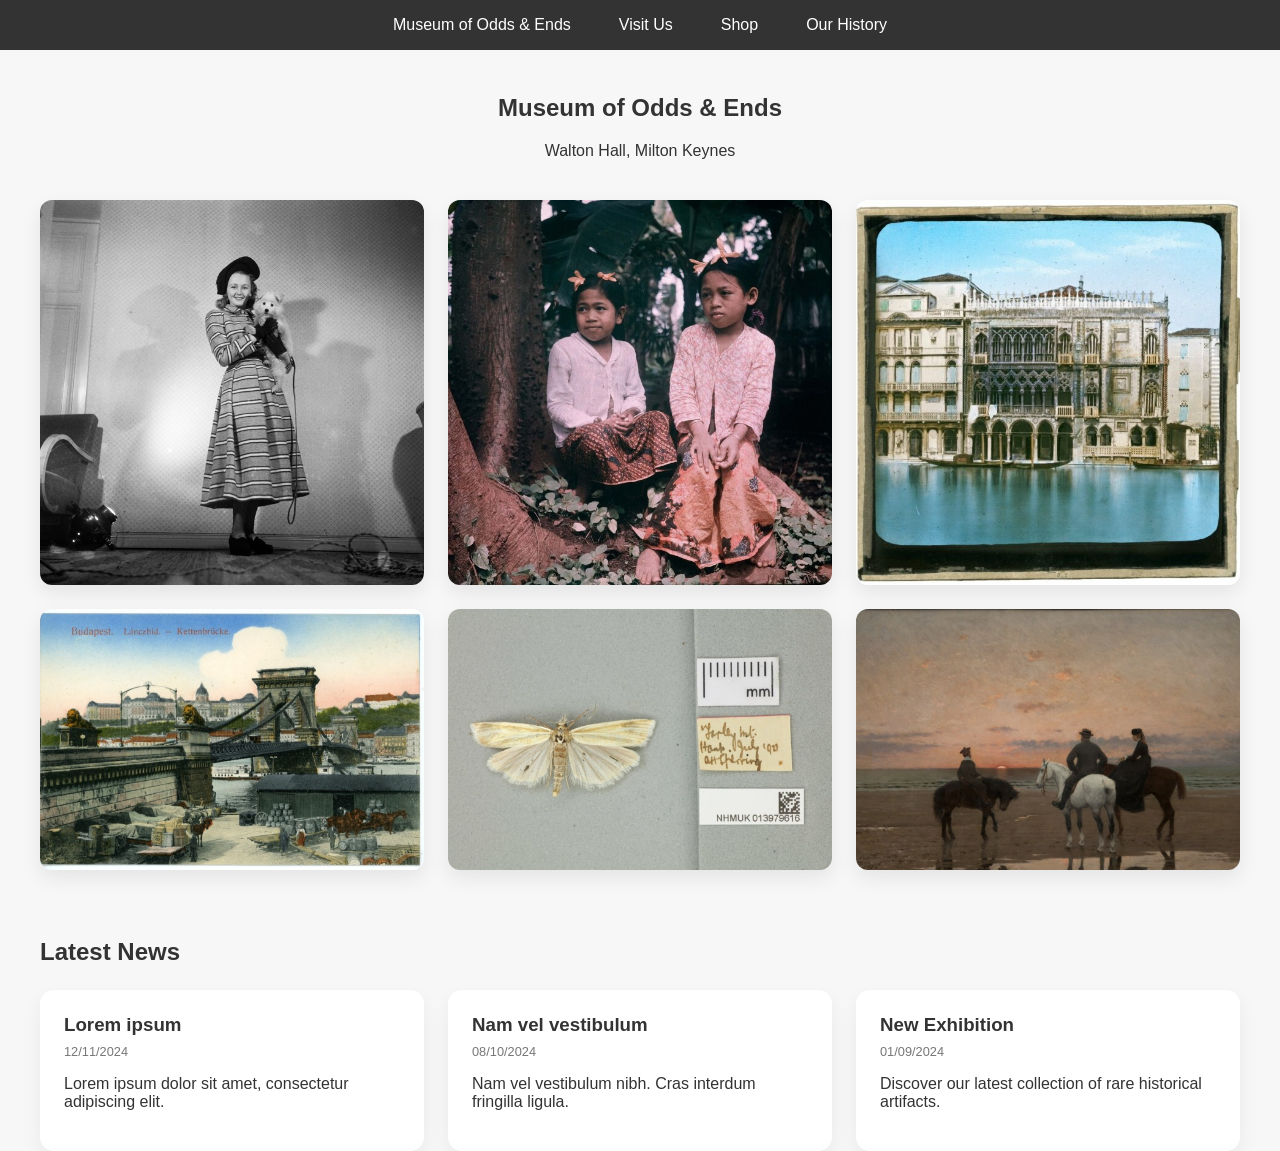
==== commit 37a01604: "Update links in index.html for navigation and gallery" ====
--- a/index.html
+++ b/index.html
@@ -9,14 +9,12 @@
 
 <body>
 
-<a href="#main-content" class="skip-link">Skip to main content</a>
-
 <header>
   <nav class="navigation">
-    <a href="#">Museum of Odds & Ends</a>
-    <a href="#">Visit Us</a>
-    <a href="#">Shop</a>
-    <a href="#">Our History</a>
+    <a href="index.html">Museum of Odds & Ends</a>
+    <a href="placeholder.html">Visit Us</a>
+    <a href="placeholder.html">Shop</a>
+    <a href="placeholder.html">Our History</a>
   </nav>
 </header>
 
@@ -32,42 +30,54 @@
     <section id="gallery">
 
       <article class="gallery-item">
-        <a href="#">
+        <a href="https://www.europeana.eu/en/item/2021009/_49F3124C23DA8F15FB71B05E19A14B0A"
+           target="_blank"
+           rel="noopener noreferrer">
           <img src="imgs/fashion-artist-riitta-immonen.jpeg" alt="Portrait of Riitta Immonen">
           <div class="overlay"><span>Fashion Artist Riitta Immonen</span></div>
         </a>
       </article>
 
       <article class="gallery-item">
-        <a href="#">
+        <a href="https://www.europeana.eu/en/item/2048221/europeana_fashion_496757"
+           target="_blank"
+           rel="noopener noreferrer">
           <img src="imgs/two-girls-with-cempaka-flowers-in-their-hair.jpeg" alt="Two girls with flowers">
           <div class="overlay"><span>Two Girls With Cempaka Flowers</span></div>
         </a>
       </article>
 
       <article class="gallery-item">
-        <a href="#">
+        <a href="https://www.europeana.eu/en/item/9200271/BibliographicResource_3000058904600"
+           target="_blank"
+           rel="noopener noreferrer">
           <img src="imgs/glass-plate-slide.jpeg" alt="Glass plate slide">
           <div class="overlay"><span>Glass Plate Slide</span></div>
         </a>
       </article>
 
       <article class="gallery-item">
-        <a href="#">
+        <a href="https://www.europeana.eu/en/item/440/item_UBMLSJFMKZCDOGRRMBW2UY5RDAL3V4IP"
+           target="_blank"
+           rel="noopener noreferrer">
           <img src="imgs/budapest-chainbridge.jpeg" alt="Budapest Chainbridge">
           <div class="overlay"><span>Budapest Chainbridge</span></div>
         </a>
       </article>
 
       <article class="gallery-item">
-        <a href="#">
+        <a href="https://www.europeana.eu/en/item/854/NHMUKXBMNHXEXXNHMUK013979616"
+           target="_blank"
+           rel="noopener noreferrer">
           <img src="imgs/crambus-perlella.jpeg" alt="Crambus perlella moth">
           <div class="overlay"><span>Crambus Perlella</span></div>
         </a>
       </article>
 
       <article class="gallery-item">
-        <a href="#">
+        <a href="https://www.europeana.eu/en/item/2064116/Museu_ProvidedCHO_Nationalmuseum__Sweden_18600"
+           target="_blank"
+           rel="noopener noreferrer">
           <img src="imgs/three-riders-at-sea.jpeg" alt="Three riders at sea">
           <div class="overlay"><span>Three Riders At Sea</span></div>
         </a>
--- a/styles.css
+++ b/styles.css
@@ -6,63 +6,34 @@
   background: #f7f7f7;
 }
 
-/* ===== HEADER ===== */
+/* HEADER */
 header {
-  background: linear-gradient(180deg, #111, #1a1a1a);
-  position: sticky;
-  top: 0;
+  background: #333;
 }
 
 .navigation {
   display: flex;
-  align-items: center;
-  gap: 2rem;
-  padding: 1rem 2rem;
-  max-width: 1200px;
-  margin: auto;
-}
-
-.logo {
-  margin-right: auto;
-  color: #fff;
-  font-weight: 600;
+  justify-content: center;
+}
+
+.navigation a {
+  color: white;
+  padding: 1rem 1.5rem;
   text-decoration: none;
-}
-
-.nav-link {
-  color: #bbb;
-  text-decoration: none;
-  position: relative;
-  transition: 0.3s;
-}
-
-.nav-link:hover {
-  color: #fff;
-}
-
-.nav-link::after {
-  content: '';
-  position: absolute;
-  bottom: -4px;
-  left: 0;
-  height: 2px;
-  width: 0;
-  background: #4ade80;
-  transition: 0.3s;
-}
-
-.nav-link:hover::after,
-.nav-link.active::after {
-  width: 100%;
-}
-
-/* ===== TITLE ===== */
+  transition: background 0.3s;
+}
+
+.navigation a:hover {
+  background: #555;
+}
+
+/* TITLE */
 #page-title {
   text-align: center;
-  padding: 1.5rem;
-}
-
-/* ===== LAYOUT ===== */
+  padding: 1.5rem 0;
+}
+
+/* LAYOUT */
 .main-layout {
   display: flex;
   flex-direction: column;
@@ -72,27 +43,46 @@
   padding: 0 1.5rem;
 }
 
-/* ===== GALLERY ===== */
+/* GALLERY */
 #gallery {
   display: grid;
   grid-template-columns: repeat(3, 1fr);
   gap: 1.5rem;
 }
 
+/* CARD */
 .gallery-item {
+  position: relative;
   overflow: hidden;
   border-radius: 12px;
   box-shadow: 0 8px 20px rgba(0,0,0,0.08);
-  transition: 0.3s;
+  transition: transform 0.3s ease, box-shadow 0.3s ease;
 }
 
 .gallery-item:hover {
   transform: translateY(-6px);
-}
-
+  box-shadow: 0 14px 30px rgba(0,0,0,0.15);
+}
+
+/* IMAGE */
 .gallery-item img {
   width: 100%;
-  transition: 0.4s;
+  height: 100%;
+  object-fit: cover;
+  transition: transform 0.4s ease, filter 0.4s ease;
+}
+
+/* OVERLAY */
+.overlay {
+  position: absolute;
+  bottom: 0;
+  width: 100%;
+  padding: 1rem;
+  color: white;
+  background: linear-gradient(to top, rgba(0,0,0,0.7), transparent);
+  opacity: 0;
+  transform: translateY(20px);
+  transition: 0.3s ease;
 }
 
 .gallery-item:hover img {
@@ -100,82 +90,156 @@
   filter: brightness(0.8);
 }
 
-/* overlay */
-.overlay {
-  position: absolute;
-  bottom: 0;
-  width: 100%;
-  padding: 1rem;
-  color: white;
-  opacity: 0;
-  transform: translateY(20px);
-  transition: 0.3s;
-}
-
-.gallery-item {
-  position: relative;
-}
-
 .gallery-item:hover .overlay {
   opacity: 1;
   transform: translateY(0);
 }
 
-/* ===== NEWS ===== */
+/* NEWS */
+#news-section h2 {
+  margin-bottom: 1.5rem;
+}
+
+/* GRID */
 .news-grid {
   display: grid;
-  grid-template-columns: repeat(auto-fit, minmax(250px,1fr));
+  grid-template-columns: repeat(auto-fit, minmax(250px, 1fr));
   gap: 1.5rem;
 }
 
+/* CARD */
 .news-card {
   background: white;
   padding: 1.5rem;
   border-radius: 14px;
-  transition: 0.25s;
   box-shadow: 0 8px 20px rgba(0,0,0,0.06);
+  transition: transform 0.25s ease, box-shadow 0.25s ease;
+  position: relative;
+  overflow: hidden;
 }
 
 .news-card:hover {
   transform: translateY(-6px);
-}
-
-/* ===== PLACEHOLDER ===== */
+  box-shadow: 0 16px 35px rgba(0,0,0,0.12);
+}
+
+/* TITLE */
+.news-card h3 {
+  margin: 0 0 0.5rem;
+}
+
+/* DATE */
+.news-card .date {
+  font-size: 0.8rem;
+  color: #777;
+  display: block;
+  margin-bottom: 0.8rem;
+}
+
+/* TOP ACCENT */
+.news-card::before {
+  content: '';
+  position: absolute;
+  top: 0;
+  left: 0;
+  height: 4px;
+  width: 100%;
+  background: linear-gradient(90deg, #333, #777);
+  opacity: 0;
+  transition: opacity 0.3s;
+}
+
+.news-card:hover::before {
+  opacity: 1;
+}
+
+/* ===== PLACEHOLDER PAGE ===== */
 .placeholder-page {
   min-height: 100vh;
+  background: radial-gradient(circle at top, #1a1a1a, #0f0f0f);
   display: flex;
+  align-items: center;
   justify-content: center;
-  align-items: center;
-  background: radial-gradient(circle, #1a1a1a, #0f0f0f);
-  color: white;
-}
-
+  color: #e5e5e5;
+}
+
+/* CENTER CONTAINER */
+.placeholder-container {
+  padding: 2rem;
+  width: 100%;
+  max-width: 600px;
+}
+
+/* CARD */
 .placeholder-card {
-  padding: 2rem;
+  background: rgba(255,255,255,0.05);
+  border: 1px solid rgba(255,255,255,0.08);
   border-radius: 20px;
-  background: rgba(255,255,255,0.05);
-  backdrop-filter: blur(10px);
+  padding: 2.5rem;
   text-align: center;
-}
-
+
+  backdrop-filter: blur(12px);
+
+  box-shadow: 0 20px 50px rgba(0,0,0,0.4);
+
+  animation: fadeInUp 0.6s ease;
+}
+
+/* TITLE */
+.placeholder-card h1 {
+  margin-bottom: 1rem;
+  font-size: 1.8rem;
+}
+
+/* SUBTITLE */
+.subtitle {
+  color: #9ca3af;
+  margin-bottom: 1.5rem;
+}
+
+/* TEXT */
+.placeholder-card p {
+  line-height: 1.6;
+}
+
+/* BUTTON */
 .back-btn {
-  margin-top: 1rem;
-  padding: 0.7rem 1.4rem;
+  margin-top: 2rem;
+  padding: 0.7rem 1.6rem;
   border-radius: 999px;
   border: none;
-  background: #4ade80;
+
+  background: linear-gradient(135deg, #4ade80, #22c55e);
+  color: #0f0f0f;
+  font-weight: 600;
+
   cursor: pointer;
-  transition: 0.2s;
-}
-
+
+  transition: all 0.25s ease;
+}
+
+/* BUTTON HOVER */
 .back-btn:hover {
-  transform: scale(1.05);
+  transform: translateY(-2px) scale(1.03);
+  box-shadow: 0 8px 20px rgba(34,197,94,0.4);
+}
+
+/* ANIMATION */
+@keyframes fadeInUp {
+  from {
+    opacity: 0;
+    transform: translateY(30px);
+  }
+  to {
+    opacity: 1;
+    transform: translateY(0);
+  }
 }
 
 /* ===== RESPONSIVE ===== */
 @media (max-width: 1024px) {
   #gallery {
-    grid-template-columns: repeat(2,1fr);
+    grid-template-columns: repeat(2, 1fr);
   }
 }
 
@@ -189,6 +253,9 @@
 .skip-link {
   position: absolute;
   top: -40px;
+  background: black;
+  color: white;
+  padding: 8px;
 }
 
 .skip-link:focus {
